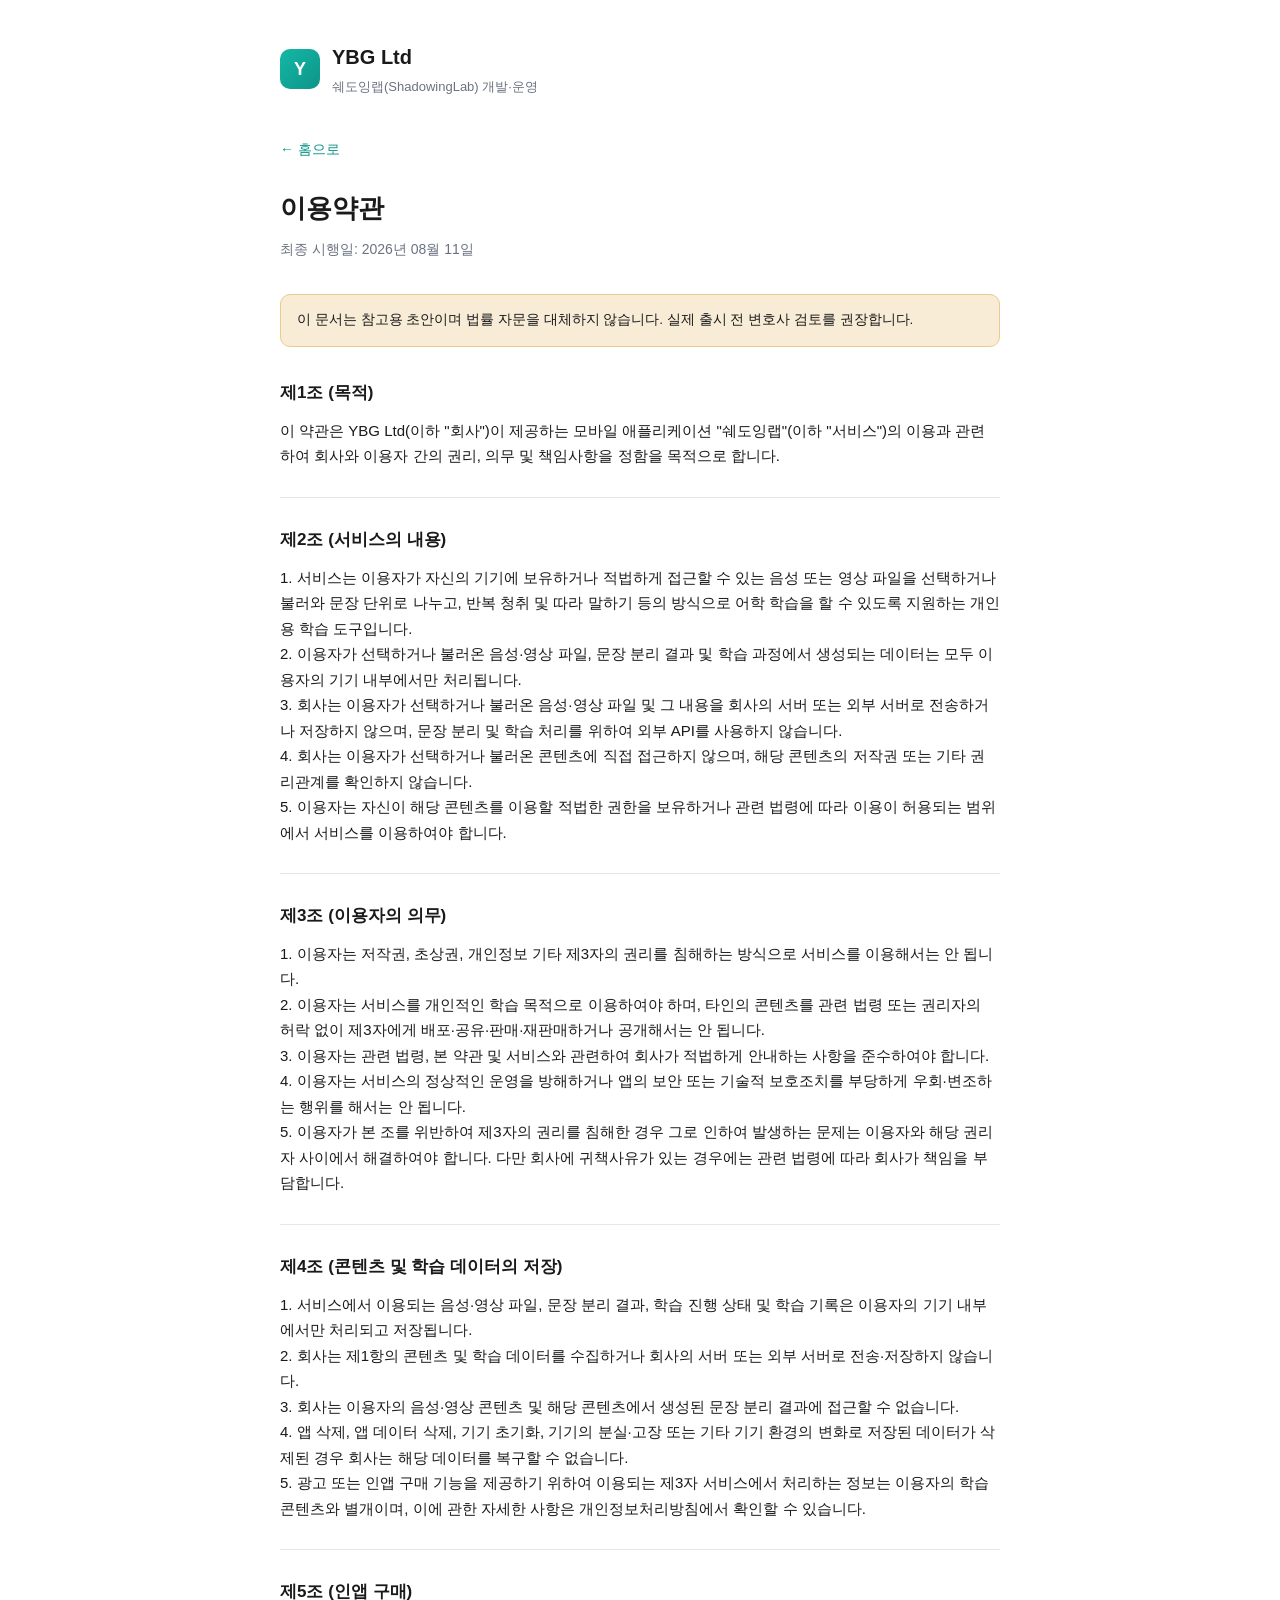
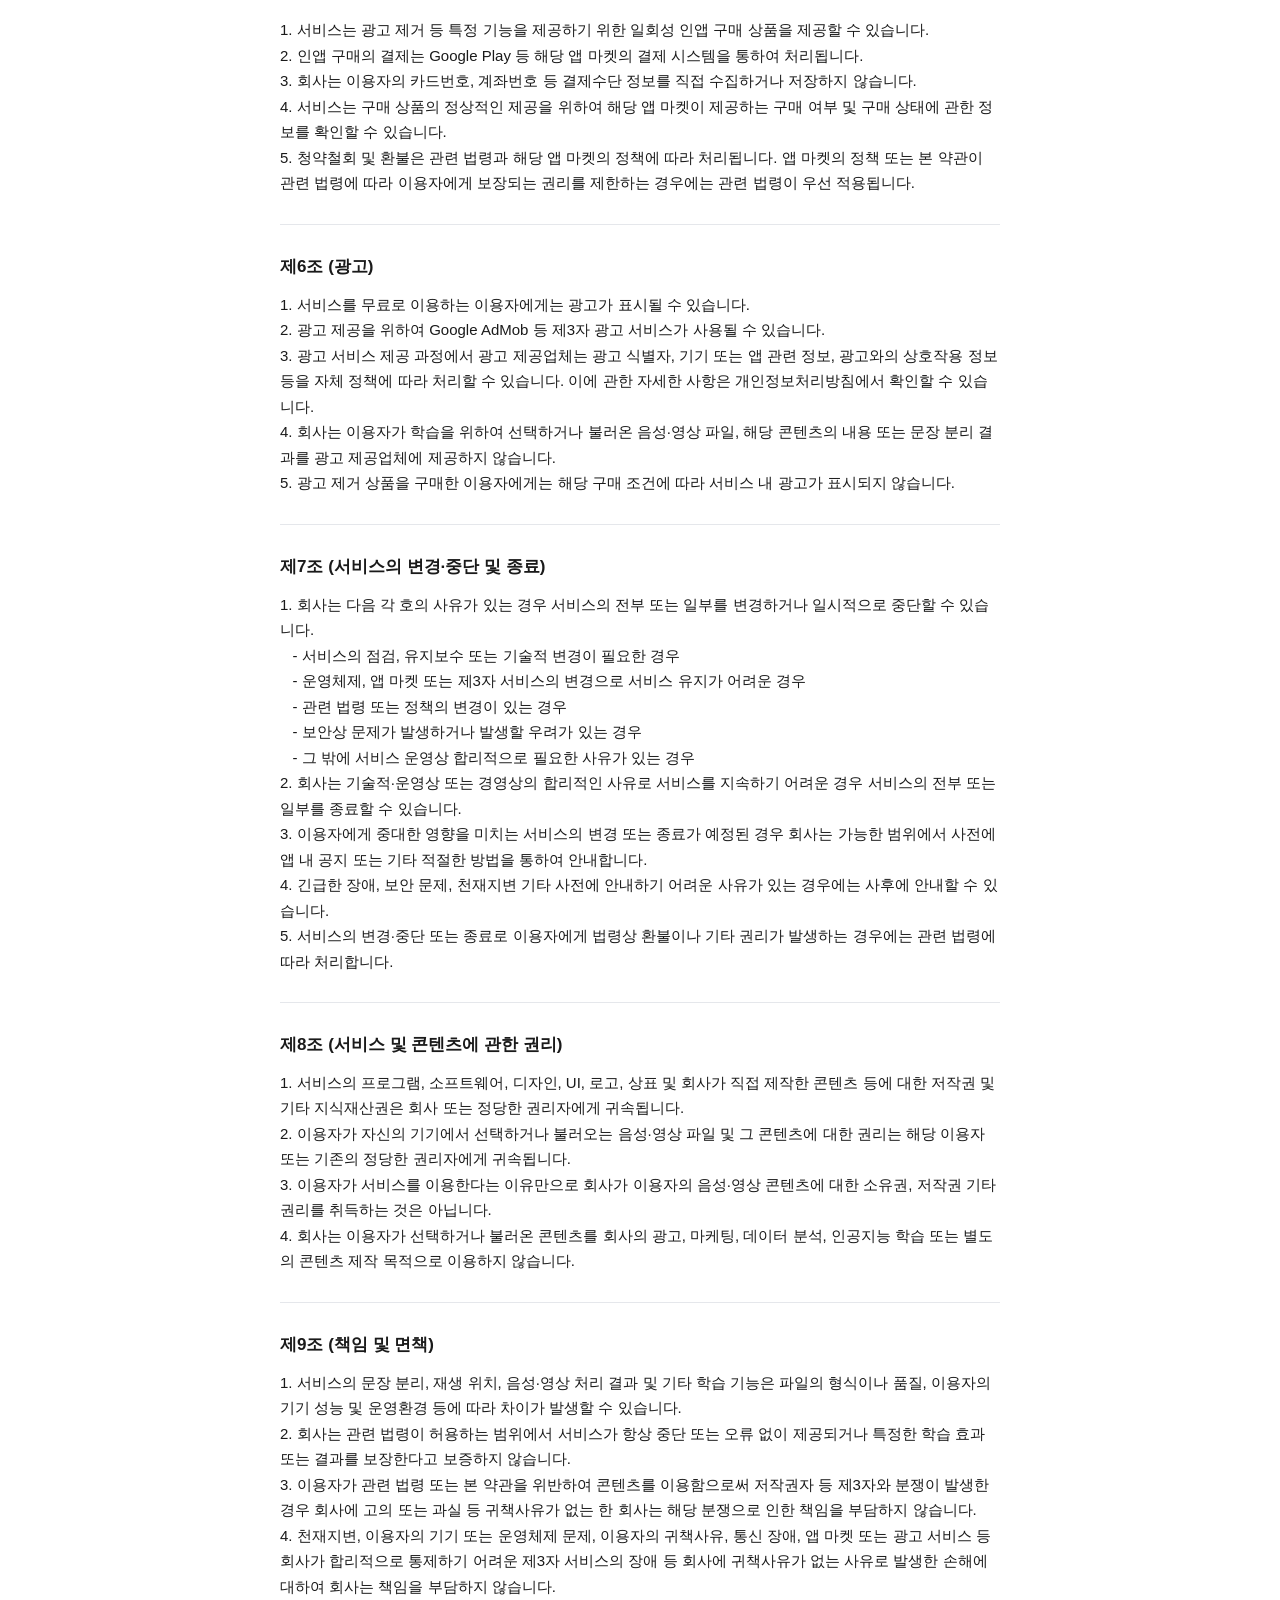
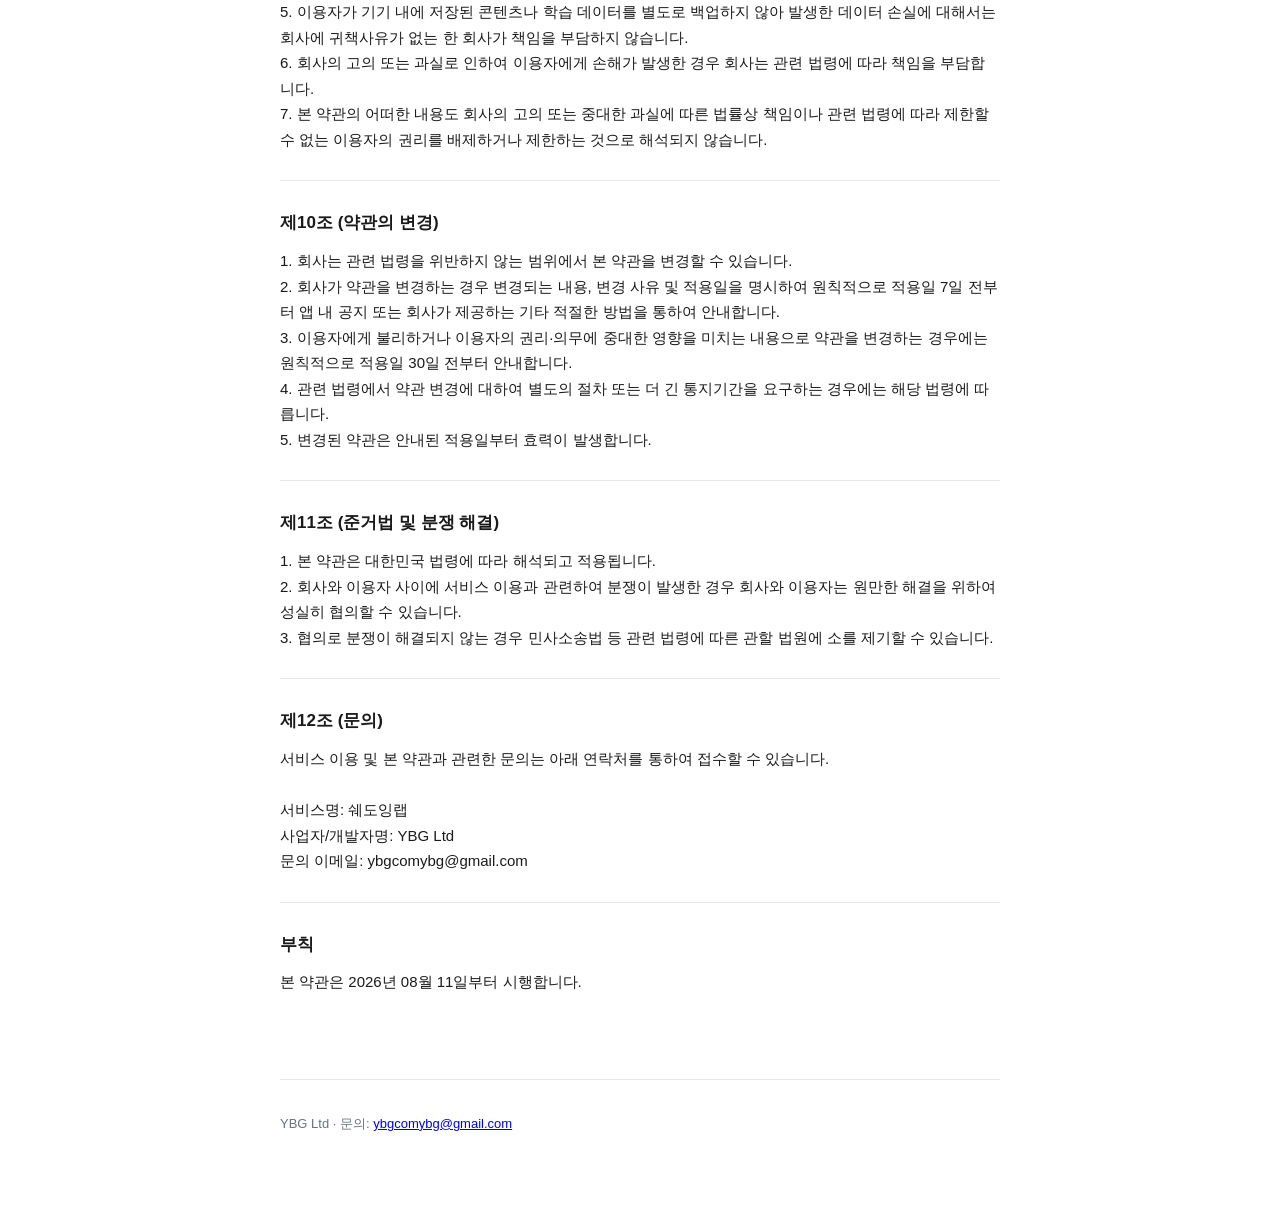
==== terms.html @ 431dc0fb "Add files via upload" ====
<!doctype html>
<html lang="ko">
<head>
<meta charset="utf-8">
<meta name="viewport" content="width=device-width, initial-scale=1">
<title>이용약관 — 쉐도잉랩 (YBG Ltd)</title>
<link rel="stylesheet" href="styles.css">
</head>
<body>
<div class="wrap">
  <header class="site">
    <div class="logo">Y</div>
    <div>
      <h1>YBG Ltd</h1>
      <p class="company">쉐도잉랩(ShadowingLab) 개발·운영</p>
    </div>
  </header>

  <nav class="crumbs"><a href="index.html">← 홈으로</a></nav>

  <h2 class="page-title">이용약관</h2>
  <p class="subtitle">최종 시행일: 2026년 08월 11일</p>

  <div class="disclaimer">이 문서는 참고용 초안이며 법률 자문을 대체하지 않습니다. 실제 출시 전 변호사 검토를 권장합니다.</div>

  <section class="legal">
    <h3>제1조 (목적)</h3>
    <div class="body">이 약관은 YBG Ltd(이하 "회사")이 제공하는 모바일 애플리케이션 "쉐도잉랩"(이하 "서비스")의 이용과 관련하여 회사와 이용자 간의 권리, 의무 및 책임사항을 정함을 목적으로 합니다.</div>
  </section>

  <section class="legal">
    <h3>제2조 (서비스의 내용)</h3>
    <div class="body">1. 서비스는 이용자가 자신의 기기에 보유하거나 적법하게 접근할 수 있는 음성 또는 영상 파일을 선택하거나 불러와 문장 단위로 나누고, 반복 청취 및 따라 말하기 등의 방식으로 어학 학습을 할 수 있도록 지원하는 개인용 학습 도구입니다.
2. 이용자가 선택하거나 불러온 음성·영상 파일, 문장 분리 결과 및 학습 과정에서 생성되는 데이터는 모두 이용자의 기기 내부에서만 처리됩니다.
3. 회사는 이용자가 선택하거나 불러온 음성·영상 파일 및 그 내용을 회사의 서버 또는 외부 서버로 전송하거나 저장하지 않으며, 문장 분리 및 학습 처리를 위하여 외부 API를 사용하지 않습니다.
4. 회사는 이용자가 선택하거나 불러온 콘텐츠에 직접 접근하지 않으며, 해당 콘텐츠의 저작권 또는 기타 권리관계를 확인하지 않습니다.
5. 이용자는 자신이 해당 콘텐츠를 이용할 적법한 권한을 보유하거나 관련 법령에 따라 이용이 허용되는 범위에서 서비스를 이용하여야 합니다.</div>
  </section>

  <section class="legal">
    <h3>제3조 (이용자의 의무)</h3>
    <div class="body">1. 이용자는 저작권, 초상권, 개인정보 기타 제3자의 권리를 침해하는 방식으로 서비스를 이용해서는 안 됩니다.
2. 이용자는 서비스를 개인적인 학습 목적으로 이용하여야 하며, 타인의 콘텐츠를 관련 법령 또는 권리자의 허락 없이 제3자에게 배포·공유·판매·재판매하거나 공개해서는 안 됩니다.
3. 이용자는 관련 법령, 본 약관 및 서비스와 관련하여 회사가 적법하게 안내하는 사항을 준수하여야 합니다.
4. 이용자는 서비스의 정상적인 운영을 방해하거나 앱의 보안 또는 기술적 보호조치를 부당하게 우회·변조하는 행위를 해서는 안 됩니다.
5. 이용자가 본 조를 위반하여 제3자의 권리를 침해한 경우 그로 인하여 발생하는 문제는 이용자와 해당 권리자 사이에서 해결하여야 합니다. 다만 회사에 귀책사유가 있는 경우에는 관련 법령에 따라 회사가 책임을 부담합니다.</div>
  </section>

  <section class="legal">
    <h3>제4조 (콘텐츠 및 학습 데이터의 저장)</h3>
    <div class="body">1. 서비스에서 이용되는 음성·영상 파일, 문장 분리 결과, 학습 진행 상태 및 학습 기록은 이용자의 기기 내부에서만 처리되고 저장됩니다.
2. 회사는 제1항의 콘텐츠 및 학습 데이터를 수집하거나 회사의 서버 또는 외부 서버로 전송·저장하지 않습니다.
3. 회사는 이용자의 음성·영상 콘텐츠 및 해당 콘텐츠에서 생성된 문장 분리 결과에 접근할 수 없습니다.
4. 앱 삭제, 앱 데이터 삭제, 기기 초기화, 기기의 분실·고장 또는 기타 기기 환경의 변화로 저장된 데이터가 삭제된 경우 회사는 해당 데이터를 복구할 수 없습니다.
5. 광고 또는 인앱 구매 기능을 제공하기 위하여 이용되는 제3자 서비스에서 처리하는 정보는 이용자의 학습 콘텐츠와 별개이며, 이에 관한 자세한 사항은 개인정보처리방침에서 확인할 수 있습니다.</div>
  </section>

  <section class="legal">
    <h3>제5조 (인앱 구매)</h3>
    <div class="body">1. 서비스는 광고 제거 등 특정 기능을 제공하기 위한 일회성 인앱 구매 상품을 제공할 수 있습니다.
2. 인앱 구매의 결제는 Google Play 등 해당 앱 마켓의 결제 시스템을 통하여 처리됩니다.
3. 회사는 이용자의 카드번호, 계좌번호 등 결제수단 정보를 직접 수집하거나 저장하지 않습니다.
4. 서비스는 구매 상품의 정상적인 제공을 위하여 해당 앱 마켓이 제공하는 구매 여부 및 구매 상태에 관한 정보를 확인할 수 있습니다.
5. 청약철회 및 환불은 관련 법령과 해당 앱 마켓의 정책에 따라 처리됩니다. 앱 마켓의 정책 또는 본 약관이 관련 법령에 따라 이용자에게 보장되는 권리를 제한하는 경우에는 관련 법령이 우선 적용됩니다.</div>
  </section>

  <section class="legal">
    <h3>제6조 (광고)</h3>
    <div class="body">1. 서비스를 무료로 이용하는 이용자에게는 광고가 표시될 수 있습니다.
2. 광고 제공을 위하여 Google AdMob 등 제3자 광고 서비스가 사용될 수 있습니다.
3. 광고 서비스 제공 과정에서 광고 제공업체는 광고 식별자, 기기 또는 앱 관련 정보, 광고와의 상호작용 정보 등을 자체 정책에 따라 처리할 수 있습니다. 이에 관한 자세한 사항은 개인정보처리방침에서 확인할 수 있습니다.
4. 회사는 이용자가 학습을 위하여 선택하거나 불러온 음성·영상 파일, 해당 콘텐츠의 내용 또는 문장 분리 결과를 광고 제공업체에 제공하지 않습니다.
5. 광고 제거 상품을 구매한 이용자에게는 해당 구매 조건에 따라 서비스 내 광고가 표시되지 않습니다.</div>
  </section>

  <section class="legal">
    <h3>제7조 (서비스의 변경·중단 및 종료)</h3>
    <div class="body">1. 회사는 다음 각 호의 사유가 있는 경우 서비스의 전부 또는 일부를 변경하거나 일시적으로 중단할 수 있습니다.
   - 서비스의 점검, 유지보수 또는 기술적 변경이 필요한 경우
   - 운영체제, 앱 마켓 또는 제3자 서비스의 변경으로 서비스 유지가 어려운 경우
   - 관련 법령 또는 정책의 변경이 있는 경우
   - 보안상 문제가 발생하거나 발생할 우려가 있는 경우
   - 그 밖에 서비스 운영상 합리적으로 필요한 사유가 있는 경우
2. 회사는 기술적·운영상 또는 경영상의 합리적인 사유로 서비스를 지속하기 어려운 경우 서비스의 전부 또는 일부를 종료할 수 있습니다.
3. 이용자에게 중대한 영향을 미치는 서비스의 변경 또는 종료가 예정된 경우 회사는 가능한 범위에서 사전에 앱 내 공지 또는 기타 적절한 방법을 통하여 안내합니다.
4. 긴급한 장애, 보안 문제, 천재지변 기타 사전에 안내하기 어려운 사유가 있는 경우에는 사후에 안내할 수 있습니다.
5. 서비스의 변경·중단 또는 종료로 이용자에게 법령상 환불이나 기타 권리가 발생하는 경우에는 관련 법령에 따라 처리합니다.</div>
  </section>

  <section class="legal">
    <h3>제8조 (서비스 및 콘텐츠에 관한 권리)</h3>
    <div class="body">1. 서비스의 프로그램, 소프트웨어, 디자인, UI, 로고, 상표 및 회사가 직접 제작한 콘텐츠 등에 대한 저작권 및 기타 지식재산권은 회사 또는 정당한 권리자에게 귀속됩니다.
2. 이용자가 자신의 기기에서 선택하거나 불러오는 음성·영상 파일 및 그 콘텐츠에 대한 권리는 해당 이용자 또는 기존의 정당한 권리자에게 귀속됩니다.
3. 이용자가 서비스를 이용한다는 이유만으로 회사가 이용자의 음성·영상 콘텐츠에 대한 소유권, 저작권 기타 권리를 취득하는 것은 아닙니다.
4. 회사는 이용자가 선택하거나 불러온 콘텐츠를 회사의 광고, 마케팅, 데이터 분석, 인공지능 학습 또는 별도의 콘텐츠 제작 목적으로 이용하지 않습니다.</div>
  </section>

  <section class="legal">
    <h3>제9조 (책임 및 면책)</h3>
    <div class="body">1. 서비스의 문장 분리, 재생 위치, 음성·영상 처리 결과 및 기타 학습 기능은 파일의 형식이나 품질, 이용자의 기기 성능 및 운영환경 등에 따라 차이가 발생할 수 있습니다.
2. 회사는 관련 법령이 허용하는 범위에서 서비스가 항상 중단 또는 오류 없이 제공되거나 특정한 학습 효과 또는 결과를 보장한다고 보증하지 않습니다.
3. 이용자가 관련 법령 또는 본 약관을 위반하여 콘텐츠를 이용함으로써 저작권자 등 제3자와 분쟁이 발생한 경우 회사에 고의 또는 과실 등 귀책사유가 없는 한 회사는 해당 분쟁으로 인한 책임을 부담하지 않습니다.
4. 천재지변, 이용자의 기기 또는 운영체제 문제, 이용자의 귀책사유, 통신 장애, 앱 마켓 또는 광고 서비스 등 회사가 합리적으로 통제하기 어려운 제3자 서비스의 장애 등 회사에 귀책사유가 없는 사유로 발생한 손해에 대하여 회사는 책임을 부담하지 않습니다.
5. 이용자가 기기 내에 저장된 콘텐츠나 학습 데이터를 별도로 백업하지 않아 발생한 데이터 손실에 대해서는 회사에 귀책사유가 없는 한 회사가 책임을 부담하지 않습니다.
6. 회사의 고의 또는 과실로 인하여 이용자에게 손해가 발생한 경우 회사는 관련 법령에 따라 책임을 부담합니다.
7. 본 약관의 어떠한 내용도 회사의 고의 또는 중대한 과실에 따른 법률상 책임이나 관련 법령에 따라 제한할 수 없는 이용자의 권리를 배제하거나 제한하는 것으로 해석되지 않습니다.</div>
  </section>

  <section class="legal">
    <h3>제10조 (약관의 변경)</h3>
    <div class="body">1. 회사는 관련 법령을 위반하지 않는 범위에서 본 약관을 변경할 수 있습니다.
2. 회사가 약관을 변경하는 경우 변경되는 내용, 변경 사유 및 적용일을 명시하여 원칙적으로 적용일 7일 전부터 앱 내 공지 또는 회사가 제공하는 기타 적절한 방법을 통하여 안내합니다.
3. 이용자에게 불리하거나 이용자의 권리·의무에 중대한 영향을 미치는 내용으로 약관을 변경하는 경우에는 원칙적으로 적용일 30일 전부터 안내합니다.
4. 관련 법령에서 약관 변경에 대하여 별도의 절차 또는 더 긴 통지기간을 요구하는 경우에는 해당 법령에 따릅니다.
5. 변경된 약관은 안내된 적용일부터 효력이 발생합니다.</div>
  </section>

  <section class="legal">
    <h3>제11조 (준거법 및 분쟁 해결)</h3>
    <div class="body">1. 본 약관은 대한민국 법령에 따라 해석되고 적용됩니다.
2. 회사와 이용자 사이에 서비스 이용과 관련하여 분쟁이 발생한 경우 회사와 이용자는 원만한 해결을 위하여 성실히 협의할 수 있습니다.
3. 협의로 분쟁이 해결되지 않는 경우 민사소송법 등 관련 법령에 따른 관할 법원에 소를 제기할 수 있습니다.</div>
  </section>

  <section class="legal">
    <h3>제12조 (문의)</h3>
    <div class="body">서비스 이용 및 본 약관과 관련한 문의는 아래 연락처를 통하여 접수할 수 있습니다.

서비스명: 쉐도잉랩
사업자/개발자명: YBG Ltd
문의 이메일: ybgcomybg@gmail.com</div>
  </section>

  <section class="legal">
    <h3>부칙</h3>
    <div class="body">본 약관은 2026년 08월 11일부터 시행합니다.</div>
  </section>

  <footer class="site">
    <p>YBG Ltd · 문의: <a href="mailto:ybgcomybg@gmail.com">ybgcomybg@gmail.com</a></p>
  </footer>
</div>
</body>
</html>
---- styles.css ----
:root {
  color-scheme: light dark;
  --bg: #ffffff;
  --fg: #1a1a1a;
  --muted: #6b7280;
  --accent: #0d9488;
  --border: #e5e7eb;
  --card-bg: #f9fafb;
}

@media (prefers-color-scheme: dark) {
  :root {
    --bg: #0f172a;
    --fg: #e5e7eb;
    --muted: #9ca3af;
    --accent: #2dd4bf;
    --border: #273449;
    --card-bg: #16213a;
  }
}

* { box-sizing: border-box; }

body {
  margin: 0;
  font-family: -apple-system, BlinkMacSystemFont, "Segoe UI", "Malgun Gothic", "Apple SD Gothic Neo", Roboto, sans-serif;
  background: var(--bg);
  color: var(--fg);
  line-height: 1.7;
}

.wrap {
  max-width: 760px;
  margin: 0 auto;
  padding: 40px 20px 80px;
}

header.site {
  display: flex;
  align-items: center;
  gap: 12px;
  margin-bottom: 40px;
}

header.site .logo {
  width: 40px;
  height: 40px;
  border-radius: 10px;
  background: linear-gradient(135deg, #14b8a6, #0d9488);
  display: flex;
  align-items: center;
  justify-content: center;
  color: white;
  font-weight: 700;
  font-size: 18px;
  flex-shrink: 0;
}

header.site h1 {
  font-size: 20px;
  margin: 0;
}

header.site .company {
  font-size: 13px;
  color: var(--muted);
  margin: 2px 0 0;
}

nav.crumbs {
  font-size: 14px;
  margin-bottom: 24px;
}

nav.crumbs a {
  color: var(--accent);
  text-decoration: none;
}

nav.crumbs a:hover { text-decoration: underline; }

h2.page-title {
  font-size: 26px;
  margin: 0 0 8px;
}

p.subtitle {
  color: var(--muted);
  font-size: 14px;
  margin: 0 0 32px;
}

.disclaimer {
  background: color-mix(in srgb, #f59e0b 15%, var(--card-bg));
  border: 1px solid color-mix(in srgb, #f59e0b 40%, var(--border));
  border-radius: 10px;
  padding: 14px 16px;
  font-size: 13.5px;
  margin-bottom: 32px;
}

section.legal {
  margin-bottom: 28px;
  padding-bottom: 28px;
  border-bottom: 1px solid var(--border);
}

section.legal:last-of-type { border-bottom: none; }

section.legal h3 {
  font-size: 17px;
  margin: 0 0 10px;
}

section.legal .body {
  white-space: pre-wrap;
  font-size: 15px;
  color: var(--fg);
}

.card-grid {
  display: grid;
  grid-template-columns: 1fr;
  gap: 12px;
  margin: 28px 0;
}

.card {
  display: block;
  padding: 18px 20px;
  border: 1px solid var(--border);
  border-radius: 12px;
  background: var(--card-bg);
  text-decoration: none;
  color: var(--fg);
}

.card .t { font-weight: 600; font-size: 15px; }
.card .d { color: var(--muted); font-size: 13px; margin-top: 4px; }

footer.site {
  margin-top: 56px;
  padding-top: 20px;
  border-top: 1px solid var(--border);
  font-size: 13px;
  color: var(--muted);
}
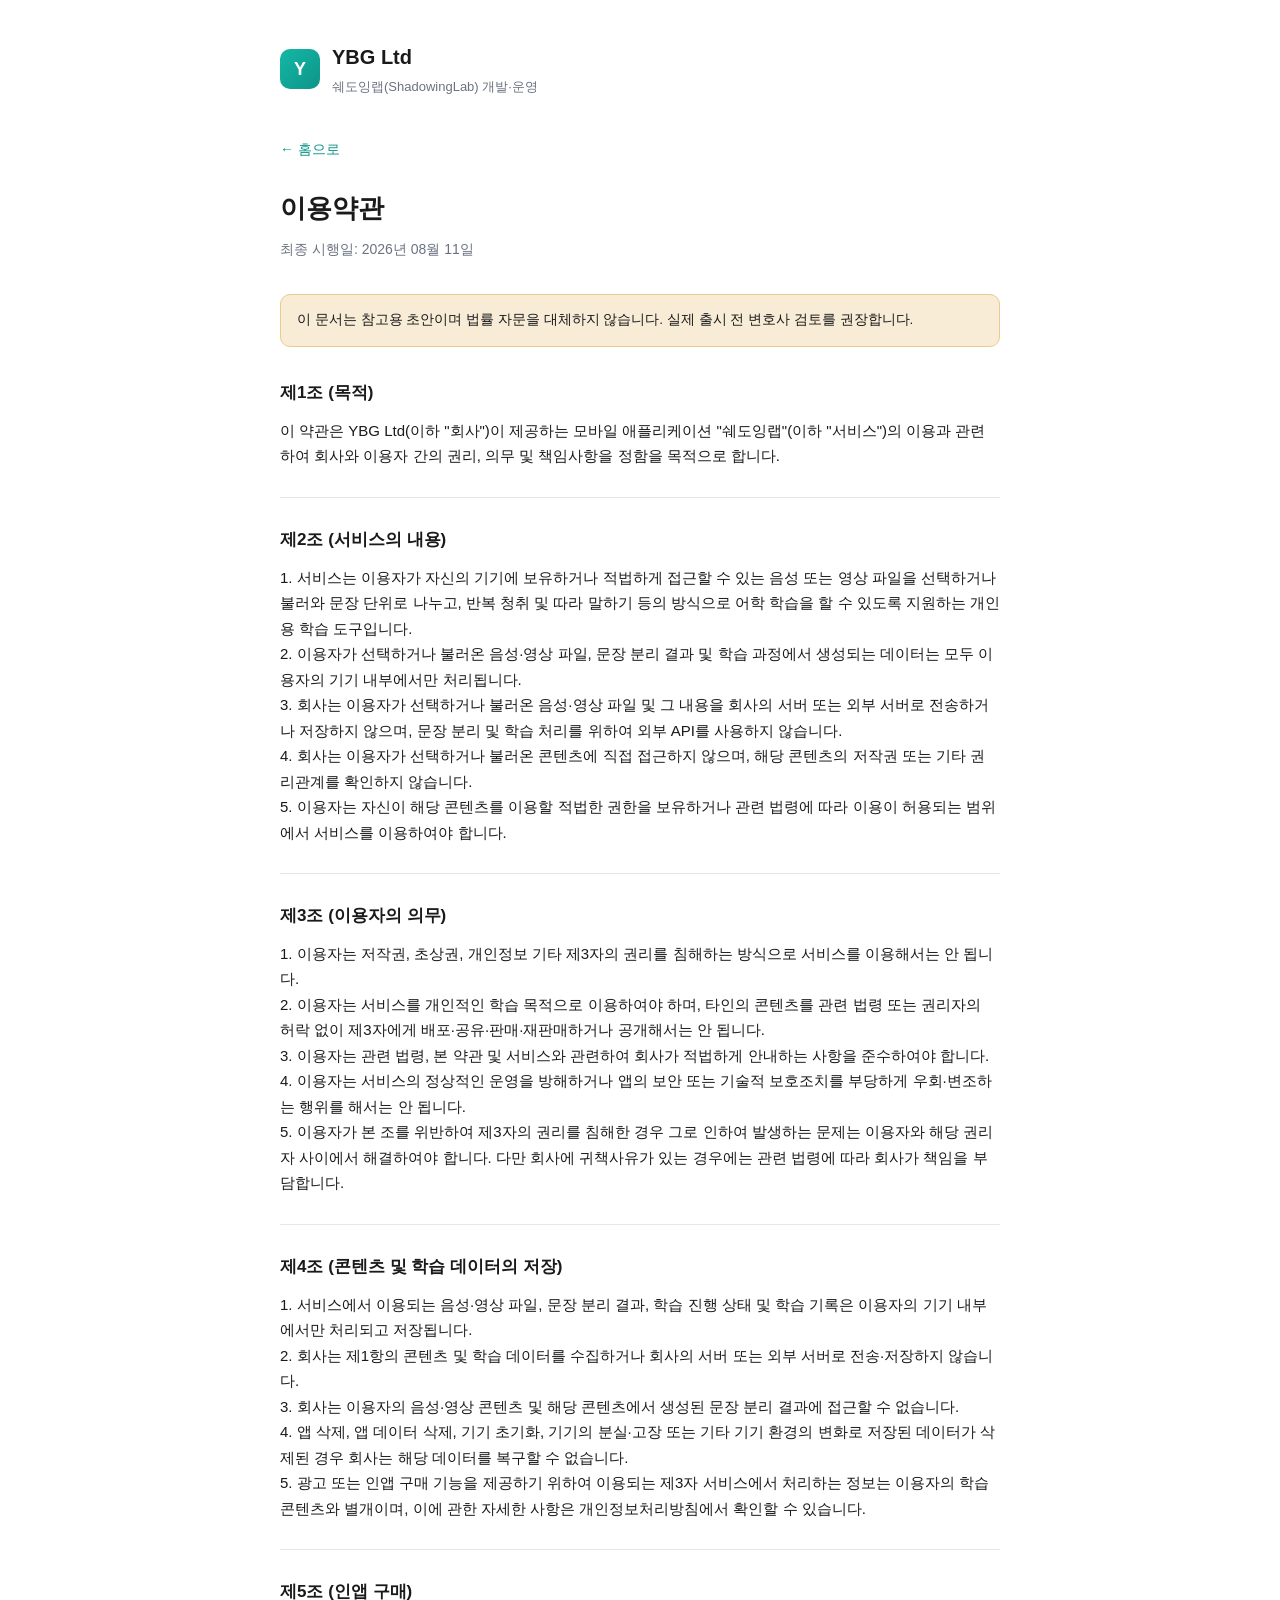
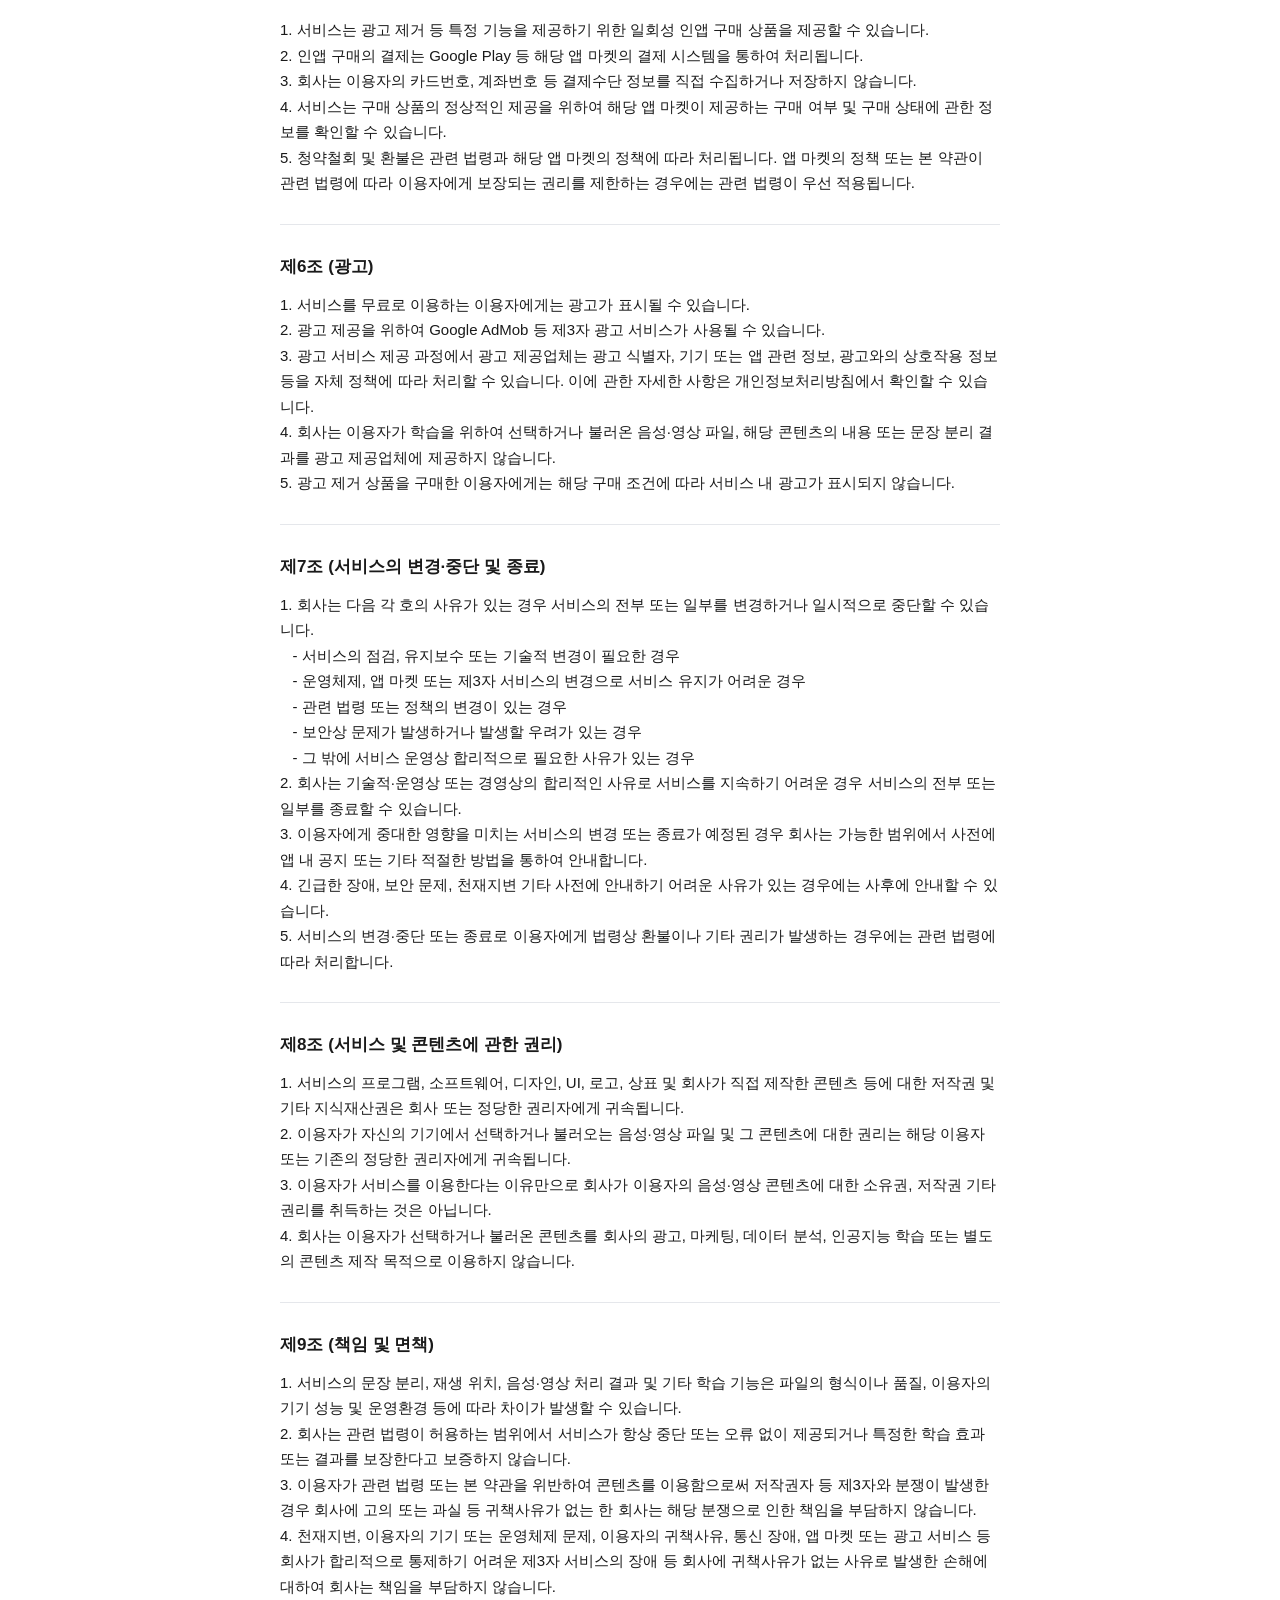
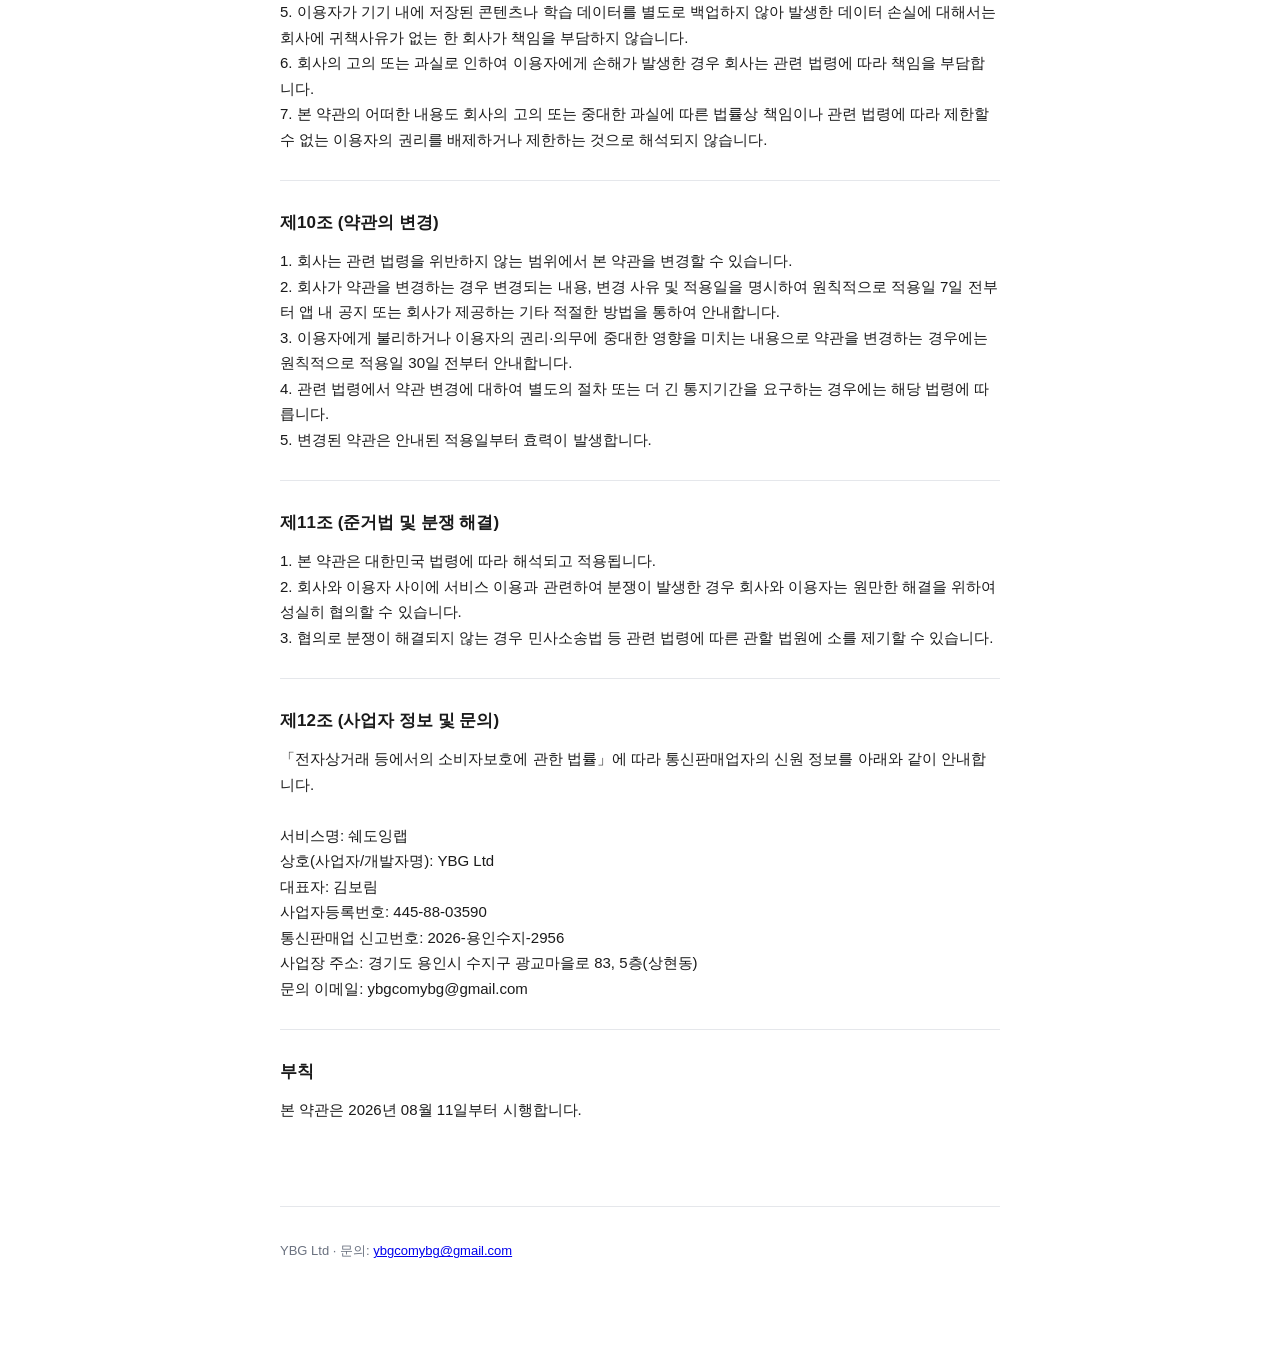
==== commit 0f193bfd: "Add files via upload" ====
--- a/terms.html
+++ b/terms.html
@@ -123,11 +123,15 @@
   </section>
 
   <section class="legal">
-    <h3>제12조 (문의)</h3>
-    <div class="body">서비스 이용 및 본 약관과 관련한 문의는 아래 연락처를 통하여 접수할 수 있습니다.
+    <h3>제12조 (사업자 정보 및 문의)</h3>
+    <div class="body">「전자상거래 등에서의 소비자보호에 관한 법률」에 따라 통신판매업자의 신원 정보를 아래와 같이 안내합니다.
 
 서비스명: 쉐도잉랩
-사업자/개발자명: YBG Ltd
+상호(사업자/개발자명): YBG Ltd
+대표자: 김보림
+사업자등록번호: 445-88-03590
+통신판매업 신고번호: 2026-용인수지-2956
+사업장 주소: 경기도 용인시 수지구 광교마을로 83, 5층(상현동)
 문의 이메일: ybgcomybg@gmail.com</div>
   </section>
 
